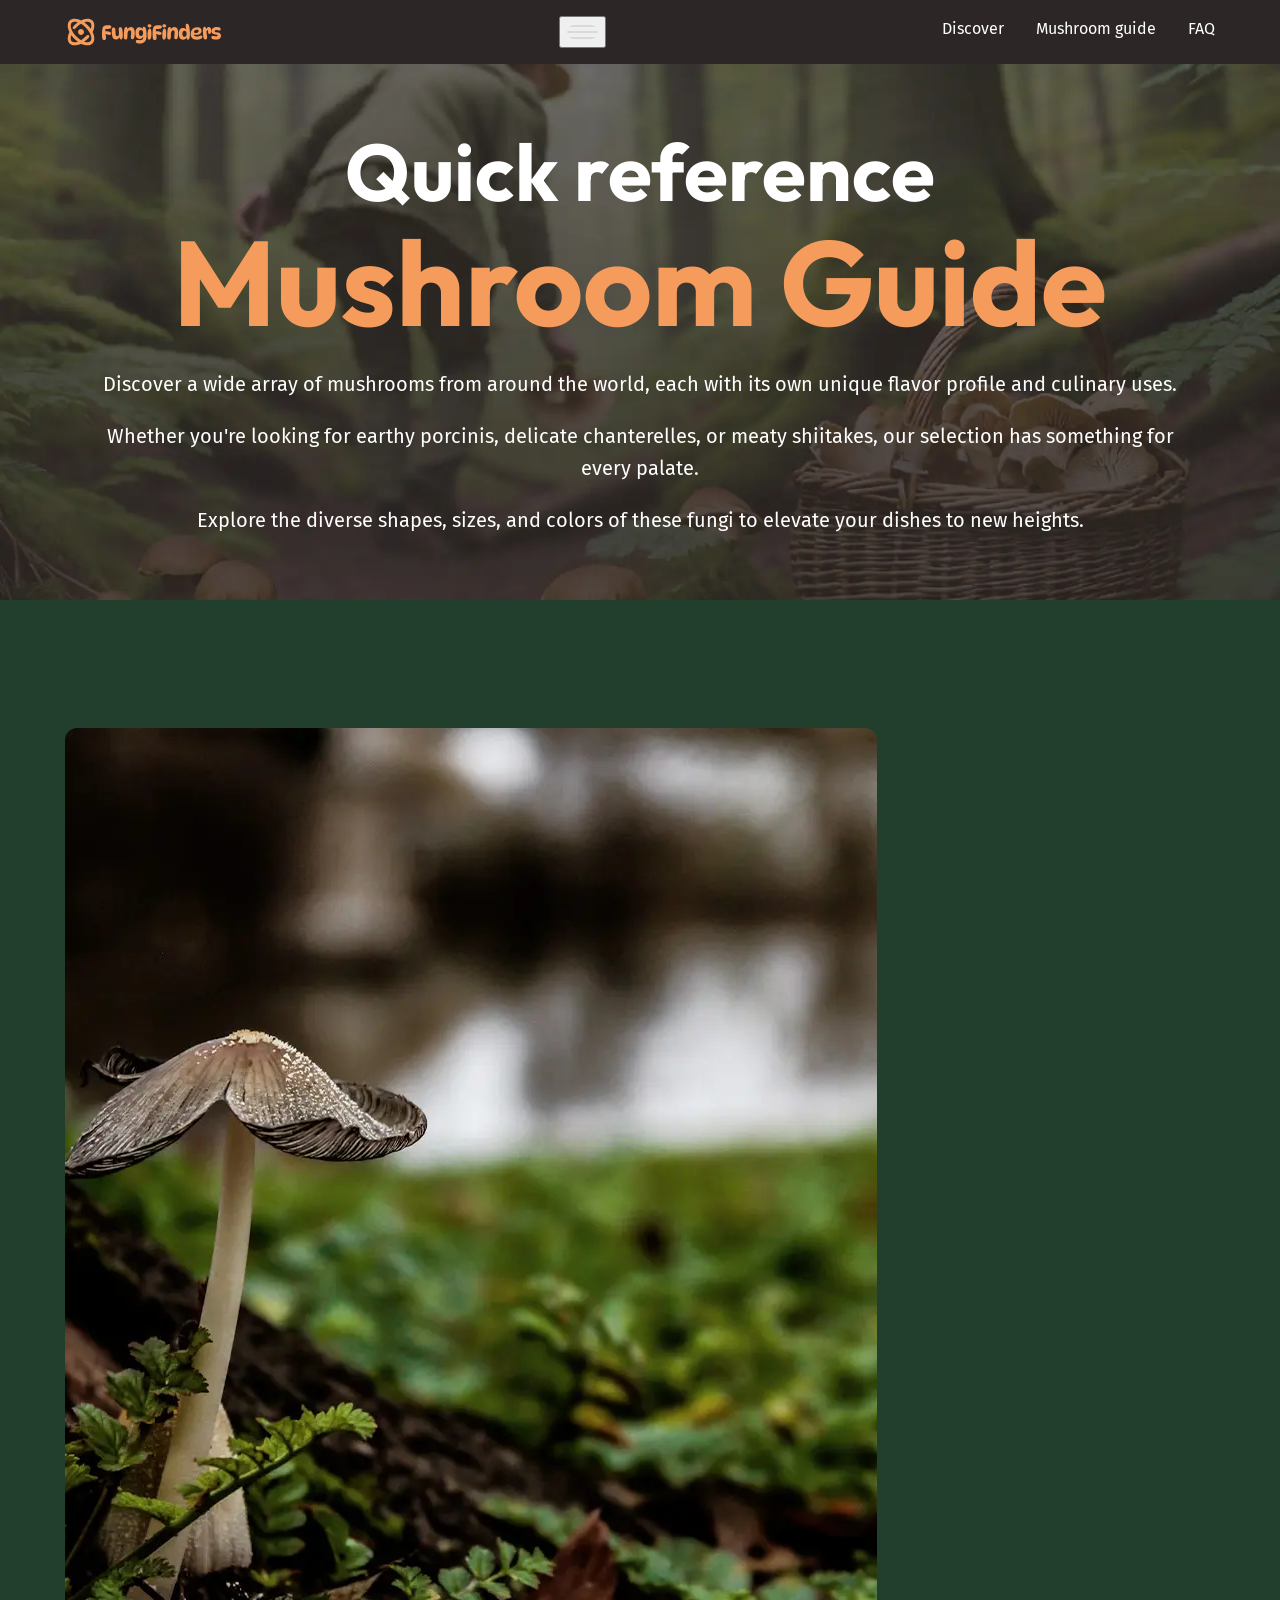
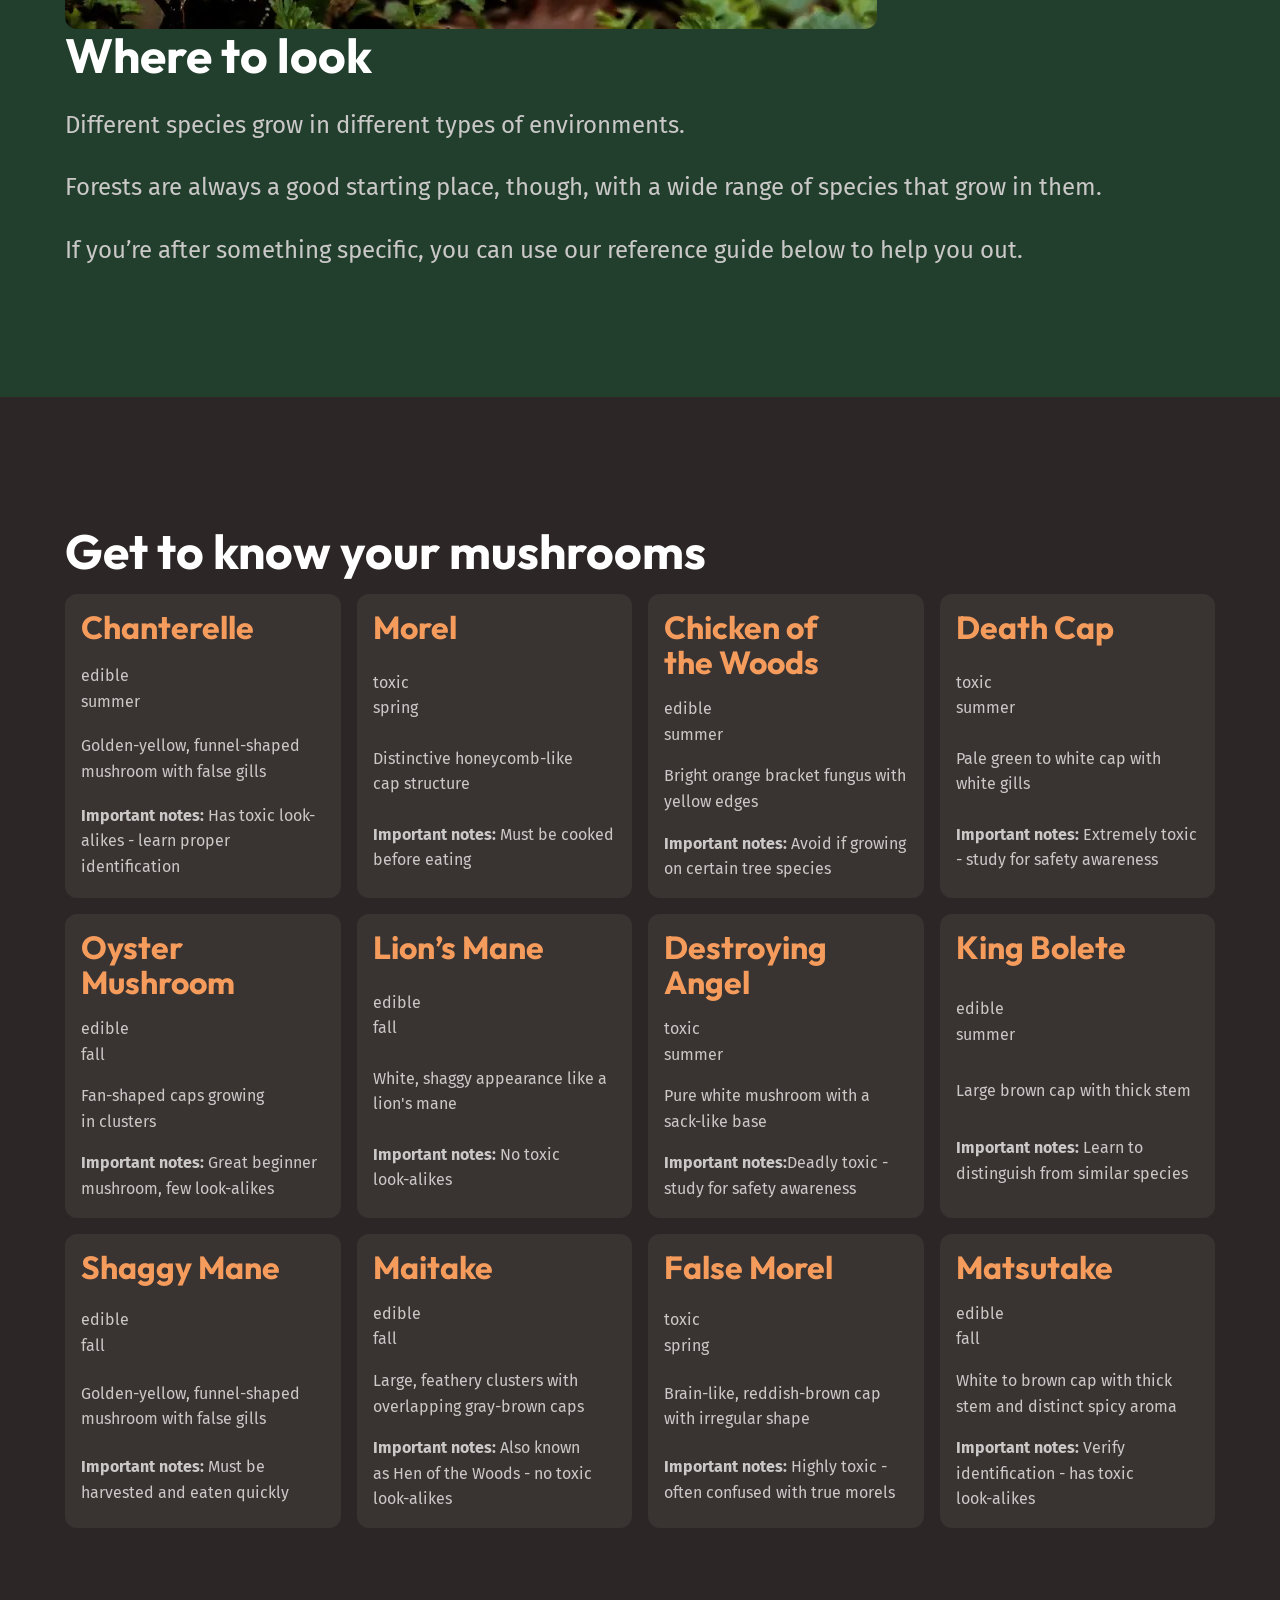
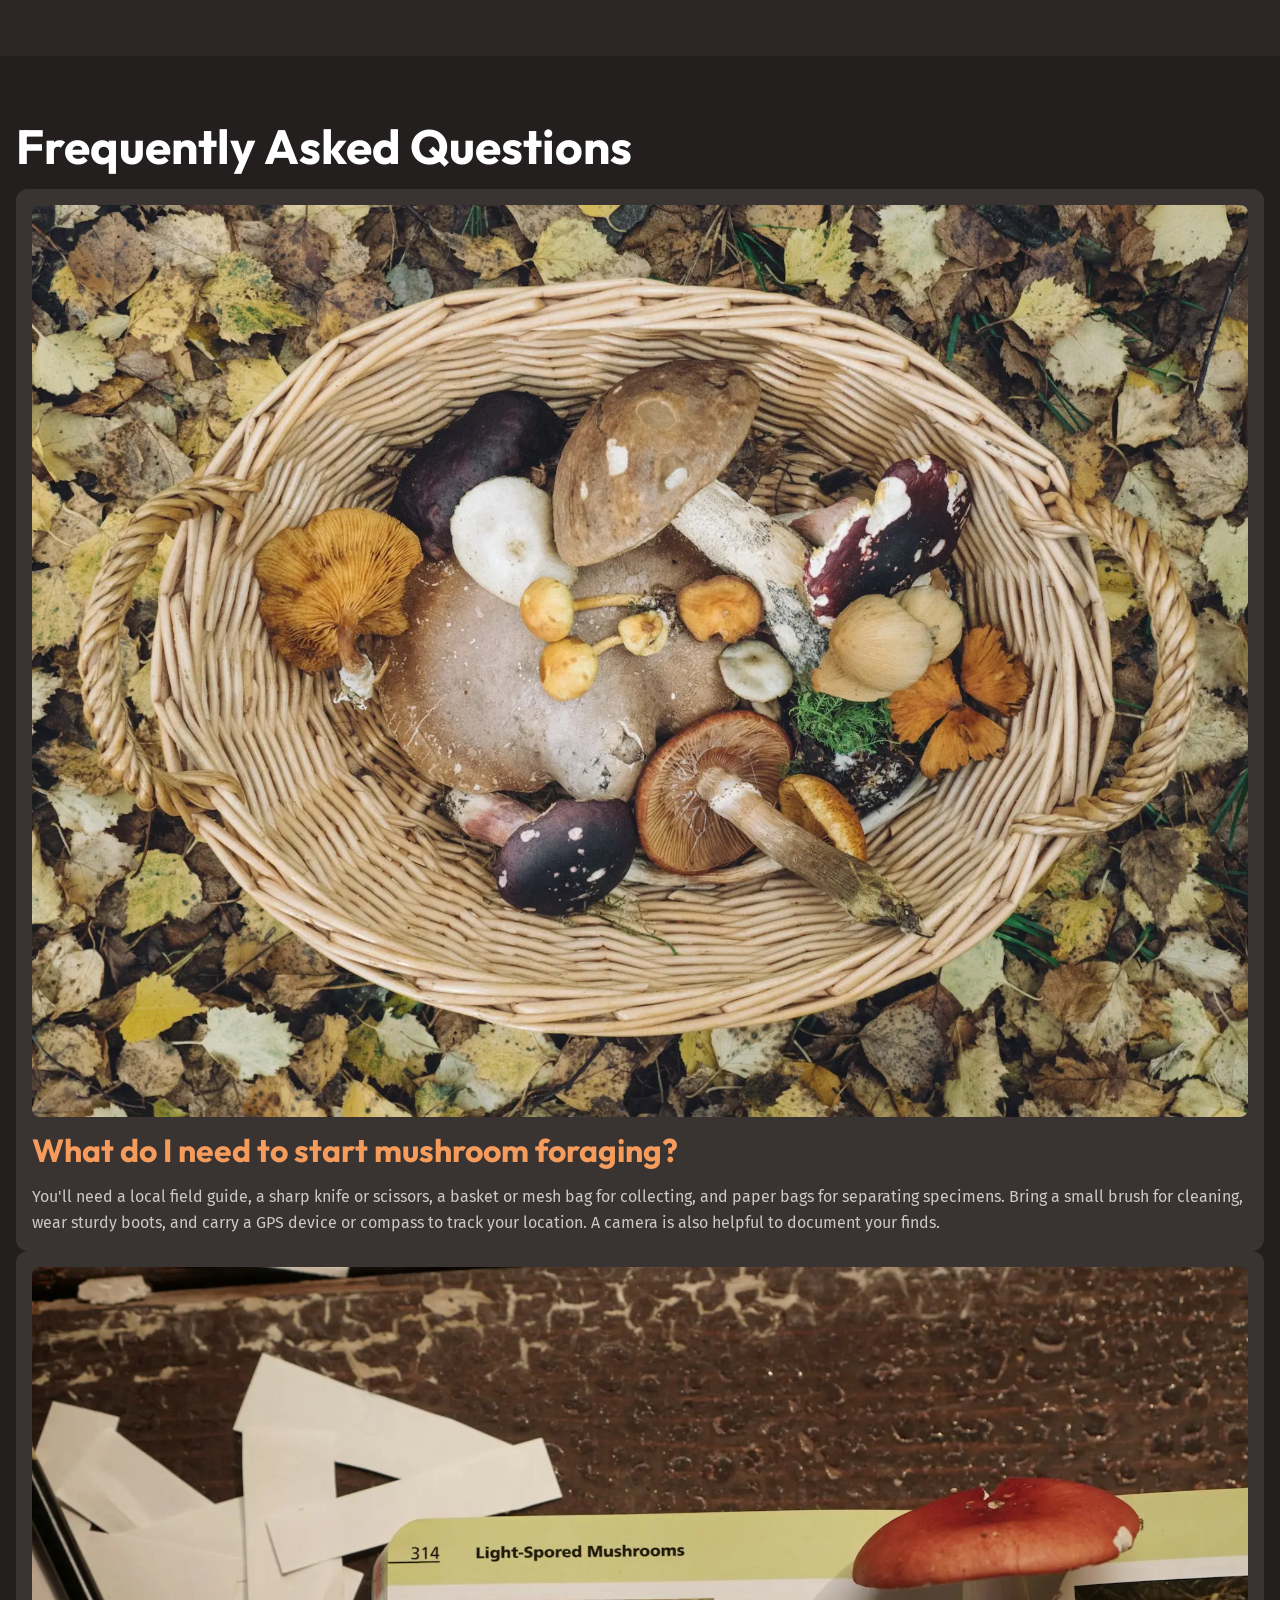
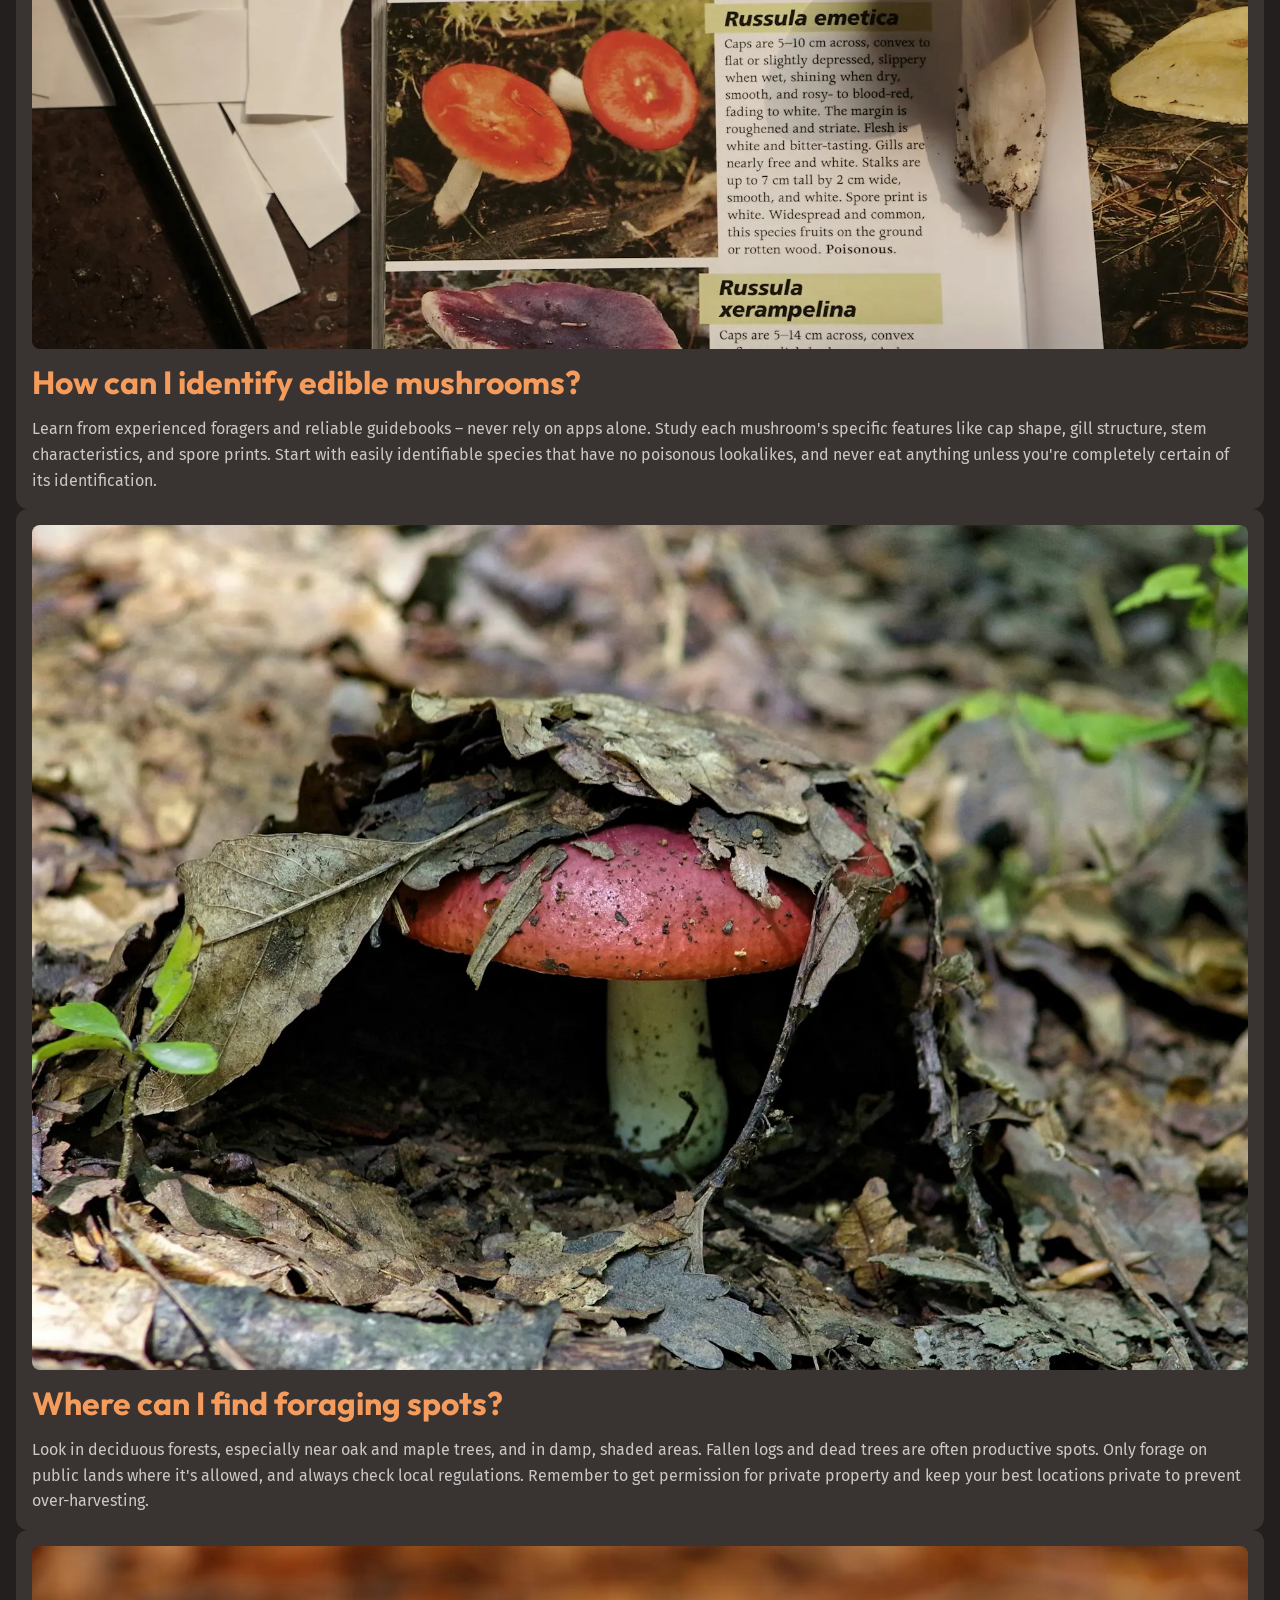
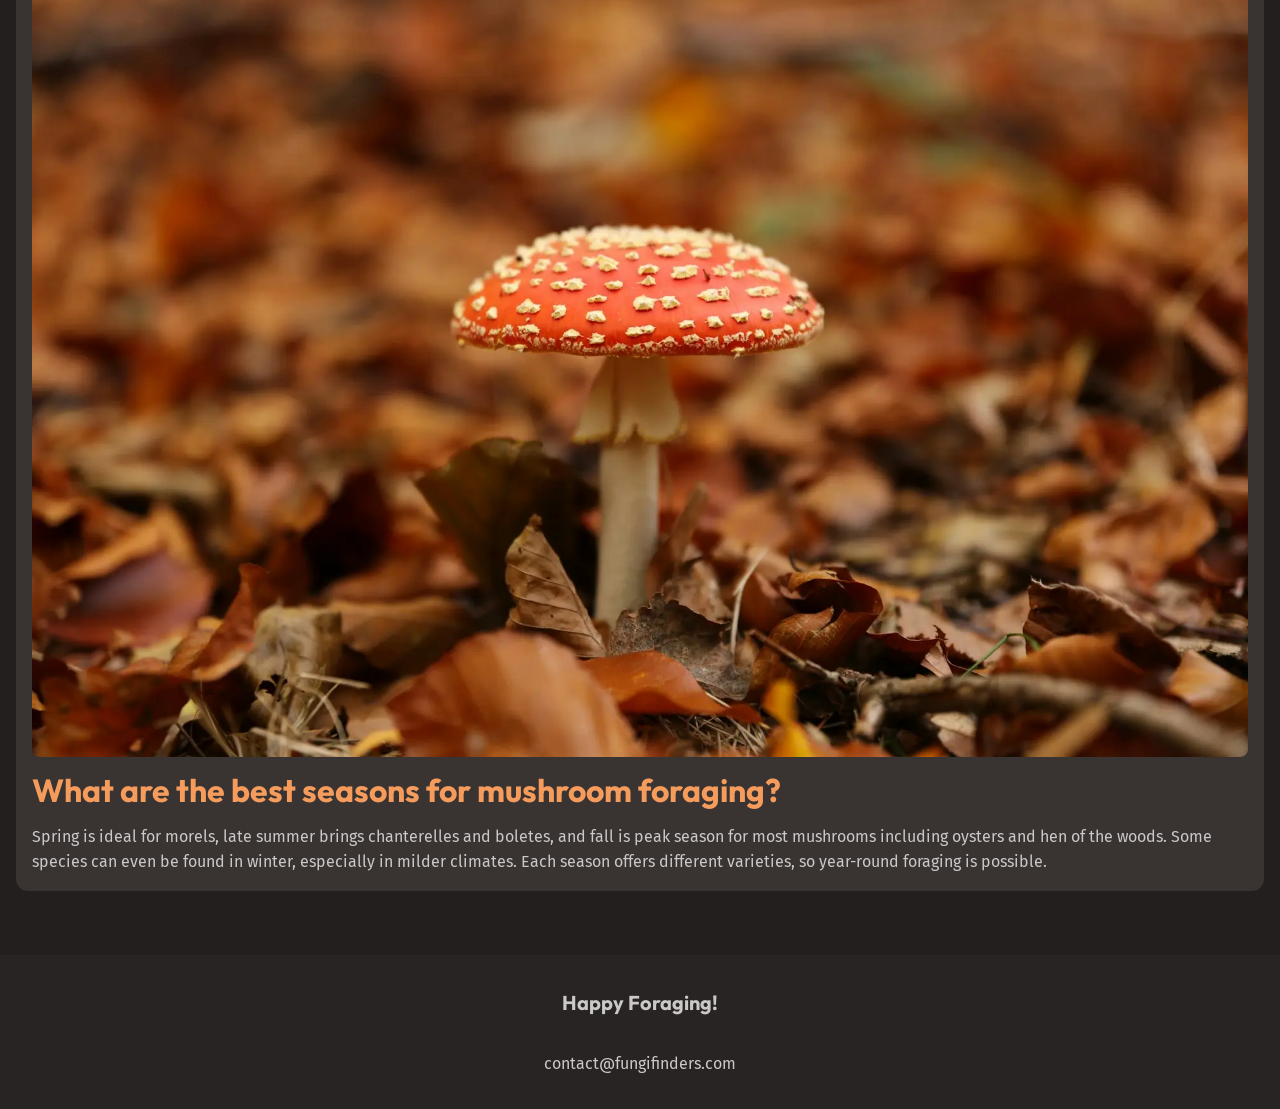
==== mushroom-guide.html @ e6a90737 "Structue the mushroom page" ====
<!doctype html>
<html lang="en">
  <head>
    <meta charset="UTF-8" />
    <meta name="viewport" content="width=device-width, initial-scale=1.0" />
    <title>FungiFinders</title>
    <link rel="preconnect" href="https://fonts.googleapis.com" />
    <link rel="preconnect" href="https://fonts.gstatic.com" crossorigin />
    <link
      href="https://fonts.googleapis.com/css2?family=Fira+Sans:wght@400;700&family=Outfit:wght@100..900&display=swap"
      rel="stylesheet"
    />
    <link rel="stylesheet" href="style.css" />
    <script src="main.js" defer></script>
  </head>

  <body>
    <header class="site-header">
      <div class="wrapper" data-type="wide">
        <div class="site-header__inner">
          <a href="/">
            <img class="logo" src="/assets/fungi-finders.svg" />
          </a>
          <button aria-controls="primary-navigation" aria-expanded="false">
            <span class="visually-hidden">Menu</span>
            <img src="/assets/hamburger.svg" alt="" />
          </button>
          <nav class="primary-navigation">
            <ul>
              <li><a href="/">Discover</a></li>
              <li><a href="mushroom-guide.html">Mushroom guide</a></li>
              <li><a href="mushroom-guide.html#faq">FAQ</a></li>
            </ul>
          </nav>
        </div>
      </div>
    </header>
    <main id="main">
      <section class="hero flow section" data-padding="compact">
        <div class="wrapper">
          <h1 class="hero__title">
            Quick reference
            <span>Mushroom Guide</span>
          </h1>
        </div>

        <div class="wrapper flow" data-width="narrow">
          <p>
            Discover a wide array of mushrooms from around the world, each with
            its own unique flavor profile and culinary uses.
          </p>
          <p>
            Whether you're looking for earthy porcinis, delicate chanterelles,
            or meaty shiitakes, our selection has something for every palate.
          </p>
          <p>
            Explore the diverse shapes, sizes, and colors of these fungi to
            elevate your dishes to new heights.
          </p>
        </div>
      </section>

      <section class="background-accent section">
        <div class="wrapper">
          <div
            class="equal-columns"
            data-vertical-alignment="centered"
            data-gap="large"
          >
            <div>
              <img
                src="/assets/where-to-look.webp"
                alt="A closeup of a mushroom growing on a lush green forest floor"
              />
            </div>

            <div class="flow font-size-lg">
              <h2 class="section-title">Where to look</h2>
              <p>Different species grow in different types of environments.</p>
              <p>
                Forests are always a good starting place, though, with a wide
                range of species that grow in them.
              </p>
              <p>
                If you’re after something specific, you can use our reference
                guide below to help you out.
              </p>
            </div>
          </div>
        </div>
      </section>

      <section class="section mushroom-guide">
        <div class="wrapper flow">
          <h2 class="section-title">Get to know your mushrooms</h2>
          <div>
            <select name="season" id="season" hidden>
              <option value="all">Season: All</option>
              <option value="spring">Spring</option>
              <option value="summer">Summer</option>
              <option value="fall">Fall</option>
            </select>
            <select name="edible" id="edible" hidden>
              <option value="all">Type: All</option>
              <option value="edible">Edible</option>
              <option value="toxic">Toxic</option>
            </select>
          </div>

          <div class="grid-auto-fit">
            <div class="card">
              <h3 class="card__title">Chanterelle</h3>
              <ul
                class="tag-list"
                role="list"
                aria-label="Mushroom characteristics"
              >
                <li data-edible="edible">
                  <span class="visually-hidden">This mushroom is</span>
                  edible
                </li>
                <li data-season="summer">
                  <span class="visually-hidden"
                    >You can harvest this mushroom in the</span
                  >
                  summer
                </li>
              </ul>

              <p>Golden-yellow, funnel-shaped mushroom with false gills</p>
              <p class="card__note">
                <strong>Important notes:</strong> Has toxic look-alikes - learn
                proper identification
              </p>
            </div>
            <div class="card">
              <h3 class="card__title">Morel</h3>
              <ul
                class="tag-list"
                role="list"
                aria-label="Mushroom characteristics"
              >
                <li data-edible="toxic">
                  <span class="visually-hidden">This mushroom is</span>
                  toxic
                </li>
                <li data-season="spring">
                  <span class="visually-hidden"
                    >You can harvest this mushroom in the</span
                  >
                  spring
                </li>
              </ul>

              <p>Distinctive honeycomb-like cap structure</p>
              <p class="card__note">
                <strong>Important notes:</strong> Must be cooked before eating
              </p>
            </div>

            <div class="card">
              <h3 class="card__title">Chicken of the Woods</h3>
              <ul
                class="tag-list"
                role="list"
                aria-label="Mushroom characteristics"
              >
                <li data-edible="edible">
                  <span class="visually-hidden">This mushroom is</span>
                  edible
                </li>
                <li data-season="summer">
                  <span class="visually-hidden"
                    >You can harvest this mushroom in the</span
                  >
                  summer
                </li>
              </ul>

              <p>Bright orange bracket fungus with yellow edges</p>
              <p class="card__note">
                <strong>Important notes:</strong> Avoid if growing on certain
                tree species
              </p>
            </div>

            <div class="card">
              <h3 class="card__title">Death Cap</h3>
              <ul
                class="tag-list"
                role="list"
                aria-label="Mushroom characteristics"
              >
                <li data-edible="toxic">
                  <span class="visually-hidden">This mushroom is</span>
                  toxic
                </li>
                <li data-season="summer">
                  <span class="visually-hidden"
                    >You can harvest this mushroom in the</span
                  >
                  summer
                </li>
              </ul>

              <p>Pale green to white cap with white gills</p>
              <p class="card__note">
                <strong>Important notes:</strong> Extremely toxic - study for
                safety awareness
              </p>
            </div>
            <div class="card">
              <h3 class="card__title">Oyster Mushroom</h3>
              <ul
                class="tag-list"
                role="list"
                aria-label="Mushroom characteristics"
              >
                <li data-edible="edible">
                  <span class="visually-hidden">This mushroom is</span>
                  edible
                </li>
                <li data-season="fall">
                  <span class="visually-hidden"
                    >You can harvest this mushroom in the</span
                  >
                  fall
                </li>
              </ul>

              <p>Fan-shaped caps growing in clusters</p>
              <p class="card__note">
                <strong>Important notes:</strong> Great beginner mushroom, few
                look-alikes
              </p>
            </div>
            <div class="card">
              <h3 class="card__title">Lion’s Mane</h3>
              <ul
                class="tag-list"
                role="list"
                aria-label="Mushroom characteristics"
              >
                <li data-edible="edible">
                  <span class="visually-hidden">This mushroom is</span>
                  edible
                </li>
                <li data-season="fall">
                  <span class="visually-hidden"
                    >You can harvest this mushroom in the</span
                  >
                  fall
                </li>
              </ul>

              <p>White, shaggy appearance like a lion's mane</p>
              <p class="card__note">
                <strong>Important notes:</strong> No toxic look-alikes
              </p>
            </div>
            <div class="card">
              <h3 class="card__title">Destroying Angel</h3>
              <ul
                class="tag-list"
                role="list"
                aria-label="Mushroom characteristics"
              >
                <li data-edible="edible">
                  <span class="visually-hidden">This mushroom is</span>
                  toxic
                </li>
                <li data-season="summer">
                  <span class="visually-hidden"
                    >You can harvest this mushroom in the</span
                  >
                  summer
                </li>
              </ul>

              <p>Pure white mushroom with a sack-like base</p>
              <p class="card__note">
                <strong>Important notes:</strong>Deadly toxic - study for safety
                awareness
              </p>
            </div>
            <div class="card">
              <h3 class="card__title">King Bolete</h3>
              <ul
                class="tag-list"
                role="list"
                aria-label="Mushroom characteristics"
              >
                <li data-edible="edible">
                  <span class="visually-hidden">This mushroom is</span>
                  edible
                </li>
                <li data-season="summer">
                  <span class="visually-hidden"
                    >You can harvest this mushroom in the</span
                  >
                  summer
                </li>
              </ul>

              <p>Large brown cap with thick stem</p>
              <p class="card__note">
                <strong>Important notes:</strong> Learn to distinguish from
                similar species
              </p>
            </div>
            <div class="card">
              <h3 class="card__title">Shaggy Mane</h3>
              <ul
                class="tag-list"
                role="list"
                aria-label="Mushroom characteristics"
              >
                <li data-edible="edible">
                  <span class="visually-hidden">This mushroom is</span>
                  edible
                </li>
                <li data-season="fall">
                  <span class="visually-hidden"
                    >You can harvest this mushroom in the</span
                  >
                  fall
                </li>
              </ul>

              <p>Golden-yellow, funnel-shaped mushroom with false gills</p>
              <p class="card__note">
                <strong>Important notes:</strong> Must be harvested and eaten
                quickly
              </p>
            </div>
            <div class="card">
              <h3 class="card__title">Maitake</h3>
              <ul
                class="tag-list"
                role="list"
                aria-label="Mushroom characteristics"
              >
                <li data-edible="edible">
                  <span class="visually-hidden">This mushroom is</span>
                  edible
                </li>
                <li data-season="fall">
                  <span class="visually-hidden"
                    >You can harvest this mushroom in the</span
                  >
                  fall
                </li>
              </ul>

              <p>Large, feathery clusters with overlapping gray-brown caps</p>
              <p class="card__note">
                <strong>Important notes:</strong> Also known as Hen of the Woods
                - no toxic look-alikes
              </p>
            </div>
            <div class="card">
              <h3 class="card__title">False Morel</h3>
              <ul
                class="tag-list"
                role="list"
                aria-label="Mushroom characteristics"
              >
                <li data-edible="toxic">
                  <span class="visually-hidden">This mushroom is</span>
                  toxic
                </li>
                <li data-season="spring">
                  <span class="visually-hidden"
                    >You can harvest this mushroom in the</span
                  >
                  spring
                </li>
              </ul>

              <p>Brain-like, reddish-brown cap with irregular shape</p>
              <p class="card__note">
                <strong>Important notes:</strong> Highly toxic - often confused
                with true morels
              </p>
            </div>
            <div class="card">
              <h3 class="card__title">Matsutake</h3>
              <ul
                class="tag-list"
                role="list"
                aria-label="Mushroom characteristics"
              >
                <li data-edible="edible">
                  <span class="visually-hidden">This mushroom is</span>
                  edible
                </li>
                <li data-season="fall">
                  <span class="visually-hidden"
                    >You can harvest this mushroom in the</span
                  >
                  fall
                </li>
              </ul>

              <p>White to brown cap with thick stem and distinct spicy aroma</p>
              <p class="card__note">
                <strong>Important notes:</strong> Verify identification - has
                toxic look-alikes
              </p>
            </div>
          </div>

          <div class="no-results-message" hidden>
            No cards match these filters
          </div>
        </div>
      </section>

      <section
        id="faq"
        class="background-extra-dark section"
        data-padding="compact"
      >
        <div class="wrapper flow" data-width="wide">
          <h2 class="section-title">Frequently Asked Questions</h2>
          <div class="faq-bento-grid">
            <div class="card">
              <img
                src="/assets/start-foraging.webp"
                alt="a basket full of a viarity of wild mushrooms"
              />
              <h3 class="card__title">
                What do I need to start mushroom foraging?
              </h3>
              <p>
                You'll need a local field guide, a sharp knife or scissors, a
                basket or mesh bag for collecting, and paper bags for separating
                specimens. Bring a small brush for cleaning, wear sturdy boots,
                and carry a GPS device or compass to track your location. A
                camera is also helpful to document your finds.
              </p>
            </div>

            <div class="card">
              <img
                src="/assets/identify-mushrooms.webp"
                alt="A wild mushroom on top of a page in a mushroom identification book, giving detailed information about that mushroom"
              />
              <h3 class="card__title">How can I identify edible mushrooms?</h3>
              <p>
                Learn from experienced foragers and reliable guidebooks – never
                rely on apps alone. Study each mushroom's specific features like
                cap shape, gill structure, stem characteristics, and spore
                prints. Start with easily identifiable species that have no
                poisonous lookalikes, and never eat anything unless you're
                completely certain of its identification.
              </p>
            </div>

            <div class="card">
              <img
                src="/assets/where-to-find.webp"
                alt="A mushroom under a pile of leaves, with only one side of it visible"
              />
              <h3 class="card__title">Where can I find foraging spots?</h3>
              <p>
                Look in deciduous forests, especially near oak and maple trees,
                and in damp, shaded areas. Fallen logs and dead trees are often
                productive spots. Only forage on public lands where it's
                allowed, and always check local regulations. Remember to get
                permission for private property and keep your best locations
                private to prevent over-harvesting.
              </p>
            </div>

            <div class="card">
              <img
                src="/assets/best-seasons.webp"
                alt="A white stemmed mushroom, with a bright orange cap with white spots"
              />
              <h3 class="card__title">
                What are the best seasons for mushroom foraging?
              </h3>
              <p>
                Spring is ideal for morels, late summer brings chanterelles and
                boletes, and fall is peak season for most mushrooms including
                oysters and hen of the woods. Some species can even be found in
                winter, especially in milder climates. Each season offers
                different varieties, so year-round foraging is possible.
              </p>
            </div>
          </div>
        </div>
      </section>
    </main>

    <footer class="site-footer">
      <p class="site-footer__title">Happy Foraging!</p>
      <a href="mailto:contact@fungifinders.com">contact@fungifinders.com</a>
    </footer>
  </body>
</html>
---- style.css ----
@layer reset {
  *,
  *::before,
  *::after {
    box-sizing: border-box;
  }

  /* https://kilianvalkhof.com/2022/css-html/your-css-reset-needs-text-size-adjust-probably/ */
  html {
    -moz-text-size-adjust: none;
    -webkit-text-size-adjust: none;
    text-size-adjust: none;
  }

  body,
  h1,
  h2,
  h3,
  h4,
  p,
  figure,
  blockquote,
  dl,
  dd {
    margin: 0;
  }

  /* https://www.scottohara.me/blog/2019/01/12/lists-and-safari.html */
  [role="list"] {
    list-style: none;
    margin: 0;
    padding: 0;
  }
  li {
    list-style: none;
    margin: 0;
    padding: 0;
  }

  body {
    min-block-size: 100vh;
    line-height: 1.6;
  }

  h1,
  h2,
  h3,
  button,
  input,
  label {
    line-height: 1.1;
  }

  h1,
  h2,
  h3,
  h4 {
    text-wrap: balance;
  }

  p,
  li {
    text-wrap: pretty;
  }

  img,
  picture {
    max-inline-size: 100%;
    display: block;
  }

  input,
  button,
  textarea,
  select {
    font: inherit;
  }
}

@layer base {
  :root {
    /* this is a primitive layer */
    --clr-white: hsl(0, 0%, 100%);
    --clr-gray-100: hsl(0, 2%, 79%);
    --clr-brand-400: hsl(25, 88%, 75%);
    --clr-brand-500: hsl(25, 88%, 66%);
    --clr-green-400: hsl(143, 19%, 49%);
    --clr-green-500: hsl(143, 38%, 37%);
    --clr-green-600: hsl(145, 29%, 19%);
    --clr-brown-500: hsl(10, 5%, 25%);
    --clr-brown-600: hsl(9, 7%, 21%);
    --clr-brown-700: hsl(9, 8%, 16%);
    --clr-brown-800: hsl(0, 6%, 15%);
    --clr-brown-900: hsl(0, 6%, 13%);

    --clr-orange-500: hsl(28, 43%, 28%);
    --clr-red-500: hsl(359, 34%, 24%);
    --clr-teal-500: hsl(186, 42%, 25%);

    --ff-heading: "Outfit", sans-serif;
    --ff-body: "Fira Sans", sans-serif;

    --fs-300: 0.875rem;
    --fs-400: 1rem;
    --fs-500: 1.125rem;
    --fs-600: 1.25rem;
    --fs-700: 1.5rem;
    --fs-800: 2rem;
    --fs-900: 3.75rem;
    --fs-1000: 3.75rem;

    @media (width > 760px) {
      --fs-300: 0.875rem;
      --fs-400: 1rem;
      --fs-500: 1.25rem;
      --fs-600: 1.5rem;
      --fs-700: 2rem;
      --fs-800: 3rem;
      --fs-900: 5rem;
      --fs-1000: 7.5rem;
    }
  }

  :root {
    /* This is a semantic layer */
    --text-main: var(--clr-gray-100);
    --text-high-contrast: var(--clr-white);
    --text-brand: var(--clr-brand-500);
    --text-brand-light: var(--clr-brand-400);

    --background-accent-light: var(--clr-green-400);
    --background-accent-main: var(--clr-green-500);
    --background-accent-dark: var(--clr-green-600);

    --background-extra-light: var(--clr-brown-500);
    --background-light: var(--clr-brown-600);
    --background-main: var(--clr-brown-700);
    --background-dark: var(--clr-brown-800);
    --background-extra-dark: var(--clr-brown-900);
  }

  :root {
    --font-size-heading-sm: var(--fs-700);
    --font-size-heading-regular: var(--fs-800);
    --font-size-heading-lg: var(--fs-900);
    --font-size-heading-xl: var(--fs-1000);

    --font-size-sm: var(--fs-300);
    --font-size-regular: var(--fs-400);
    --font-size-md: var(--fs-500);
    --font-size-lg: var(--fs-600);
  }
  :root {
    --border-radius-1: 0.25rem;
    --border-radius-2: 0.5rem;
    --border-radius-3: 0.75rem;
  }

  html {
    font-family: var(--ff-body);
    line-height: 1.6;
  }

  body {
    font-size: var(var(--font-size-heading-regular));
    color: var(--text-main);
    background-color: var(--background-main);
  }

  h1,
  h2,
  h3,
  h4 {
    font-family: var(--ff-heading);
    color: var(--text-high-contrast);
  }

  h1 {
    font-size: var(--font-size-heading-lg);
  }

  a {
    color: var(--text-high-contrast);
  }
  a:hover,
  a:focus-visible {
    color: var(--text-brand-light);
  }

  img {
    border-radius: var(--border-radius-3);
  }
}

@layer layout {
  .flow > * + * {
    margin-block-start: var(--flow-space, 1em);
  }

  .grid-flow {
    display: grid;
    gap: var(--grid-flow-gap, 1rem);
  }
  .grid-auto-fit {
    --min-auto-grid-col: 250px;

    display: grid;
    gap: 1rem;
    grid-template-columns: repeat(
      auto-fit,
      minmax(min(var(--min-auto-grid-col), 100%), 1fr)
    );
  }

  .equals-columns {
    display: grid;
    gap: var(--equal-gap, 1rem);
    align-items: var(--column-layout-alignment, stretch);

    &[data-gap="large"] {
      gap: 2rem;
    }

    &[data-vertical-aligment="centerd"] {
      align-items: center;
    }

    &[data-vertical-aligment="bottom"] {
      align-items: end;
    }

    @media (width > 760px) {
      grid-auto-flow: column;
      grid-auto-columns: 1fr;
    }
  }

  .section {
    padding-block: 3.75rem;

    @media (width > 760px) {
      padding-block: 8rem;
    }
    &[data-padding="compact"] {
      padding-block: 4rem;
    }
  }

  .wrapper {
    max-width: 1150px;
    margin-inline: auto;
    padding-inline: 1rem;

    box-sizing: content-box;

    &[data-width="wide"] {
      max-width: 720;
    }

    &[data-width="wide"] {
      max-width: 1330px;
    }
  }
}

@layer component {
  a[href="#main"]:not(:focus) {
    clip: rect(0 0 0 0);
    clip-path: inset(50%);
    height: 1px;
    overflow: hidden;
    position: absolute;
    white-space: nowrap;
    width: 1px;
  }
  a[href="#main"] {
    position: absolute;
    background-color: var(--background-accent-main);
    padding: 0.5rem 1rem;
    margin: 0.5rem;
    border-radius: var(--border-radius-2);
  }
  .site-header {
    padding-block: 1rem;
  }
  .site-header__inner {
    display: flex;
    justify-content: space-between;
    gap: 0.5rem 1rem;
    flex-wrap: wrap;
  }

  .primary-navigation {
    ul {
      list-style: none;
      margin: 0;
      padding: 0;
      display: flex;
      flex-wrap: wrap;
      gap: 0.5rem 2rem;
    }

    a {
      text-decoration: none;
    }
  }

  /* for the toggle thingy */
  [aria-controls="primary-nav"] {
    display: none;
  }

  @media (width < 760px) {
    [aria-controls="primary-nav"] {
      display: block;
      z-index: 100;
      background: transparent;
      border: none;
      img {
        border-radius: 0;
      }
    }
    .primary-navigation {
      display: none;
      position: absolute;
      z-index: 10;
      top: 0;
      right: 0;
      padding: 2rem;
      border-radius: 0 0 0 var(--border-radius-3);
      background: var(--background-accent-main);
      ul {
        flex-direction: column;
        font-size: var(--fs-700);
        font-family: var(--ff-heading);
        font-weight: 700;
      }
      li + li {
        margin-top: 1rem;
        padding-top: 1rem;
        border-top: 2px solid var(--background-accent-light);
      }
    }
    [aria-expanded="true"] ~ .primary-navigation {
      display: block;
    }
  }

  .site-footer {
    background-color: var(--background-dark);
    padding-block: 2rem;
    text-align: center;

    /* either use .grid-flow and change the --grid-flow-spacing, or do this */
    display: grid;
    gap: 2rem;

    a {
      text-decoration: none;
      color: var(--text-main);

      &:hover,
      &:focus-visible {
        color: var(--text-brand-light);
      }
    }
  }

  .site-footer__title {
    font-size: var(--font-size-md);
    font-family: var(--ff-heading);
    font-weight: 700;
  }

  .hero {
    text-align: center;
    background-image: url(/assets/hero.webp);
    background-size: cover;
    font-size: var(--font-size-md);
    color: var(--text-high-contrast);
  }
  .hero__title {
    font-size: var(--font-size-heading-lg);

    > span {
      display: block;
      font-size: var(--font-size-heading-xl);
      color: var(--text-brand);
    }
  }

  .card {
    display: grid;
    gap: 1rem;
    padding: 1rem;
    background-color: var(--background-light);
    border-radius: var(--border-radius-3);
    img {
      border-radius: var(--border-radius-2);
    }
  }

  .card__title {
    color: var(--card-title-color, var(--text-brand));
    font-size: var(--card-title-font-size, var(--font-size-heading-sm));
  }

  .button {
    display: inline flex;
    cursor: pointer;
    font-family: var(--ff-heading);
    font-weight: 700;
    font-size: var(--font-size-md);
    text-decoration: none;
    background-color: var(--background-accent-main);
    padding: 0.5rem 1rem;
    border-radius: var(--border-radius-1);
  }

  .button:hover,
  .button:focus-visible {
    background: var(--background-accent-light);
    color: var(--text-high-contrast);
  }
}

@layer utilities {
  .text-center {
    text-align: center;
  }
  .text-brand {
    color: var(--text-brand);
  }
  .text-high-contrast {
    color: var(--text-high-contrast);
  }

  .section-title {
    font-size: var(--font-size-heading-regular);
  }

  .background-base {
    background-color: var(--background-base);
  }
  .background-light {
    background-color: var(--background-light);
  }
  .background-extra-light {
    background-color: var(--background-extra-light);
  }
  .background-dark {
    background-color: var(--background-dark);
  }
  .background-extra-dark {
    background-color: var(--background-extra-dark);
  }

  .background-accent {
    background-color: var(--background-accent-dark);
  }

  .font-size-sm {
    font-size: var(--font-size-sm);
  }
  .font-size-regular {
    font-size: var(--font-size-regular);
  }
  .font-size-md {
    font-size: var(--font-size-md);
  }
  .font-size-lg {
    font-size: var(--font-size-lg);
  }

  .visually-hidden {
    clip: rect(0 0 0 0);
    clip-path: inset(50%);
    height: 1px;
    overflow: hidden;
    position: absolute;
    white-space: nowrap;
    width: 1px;
  }
}
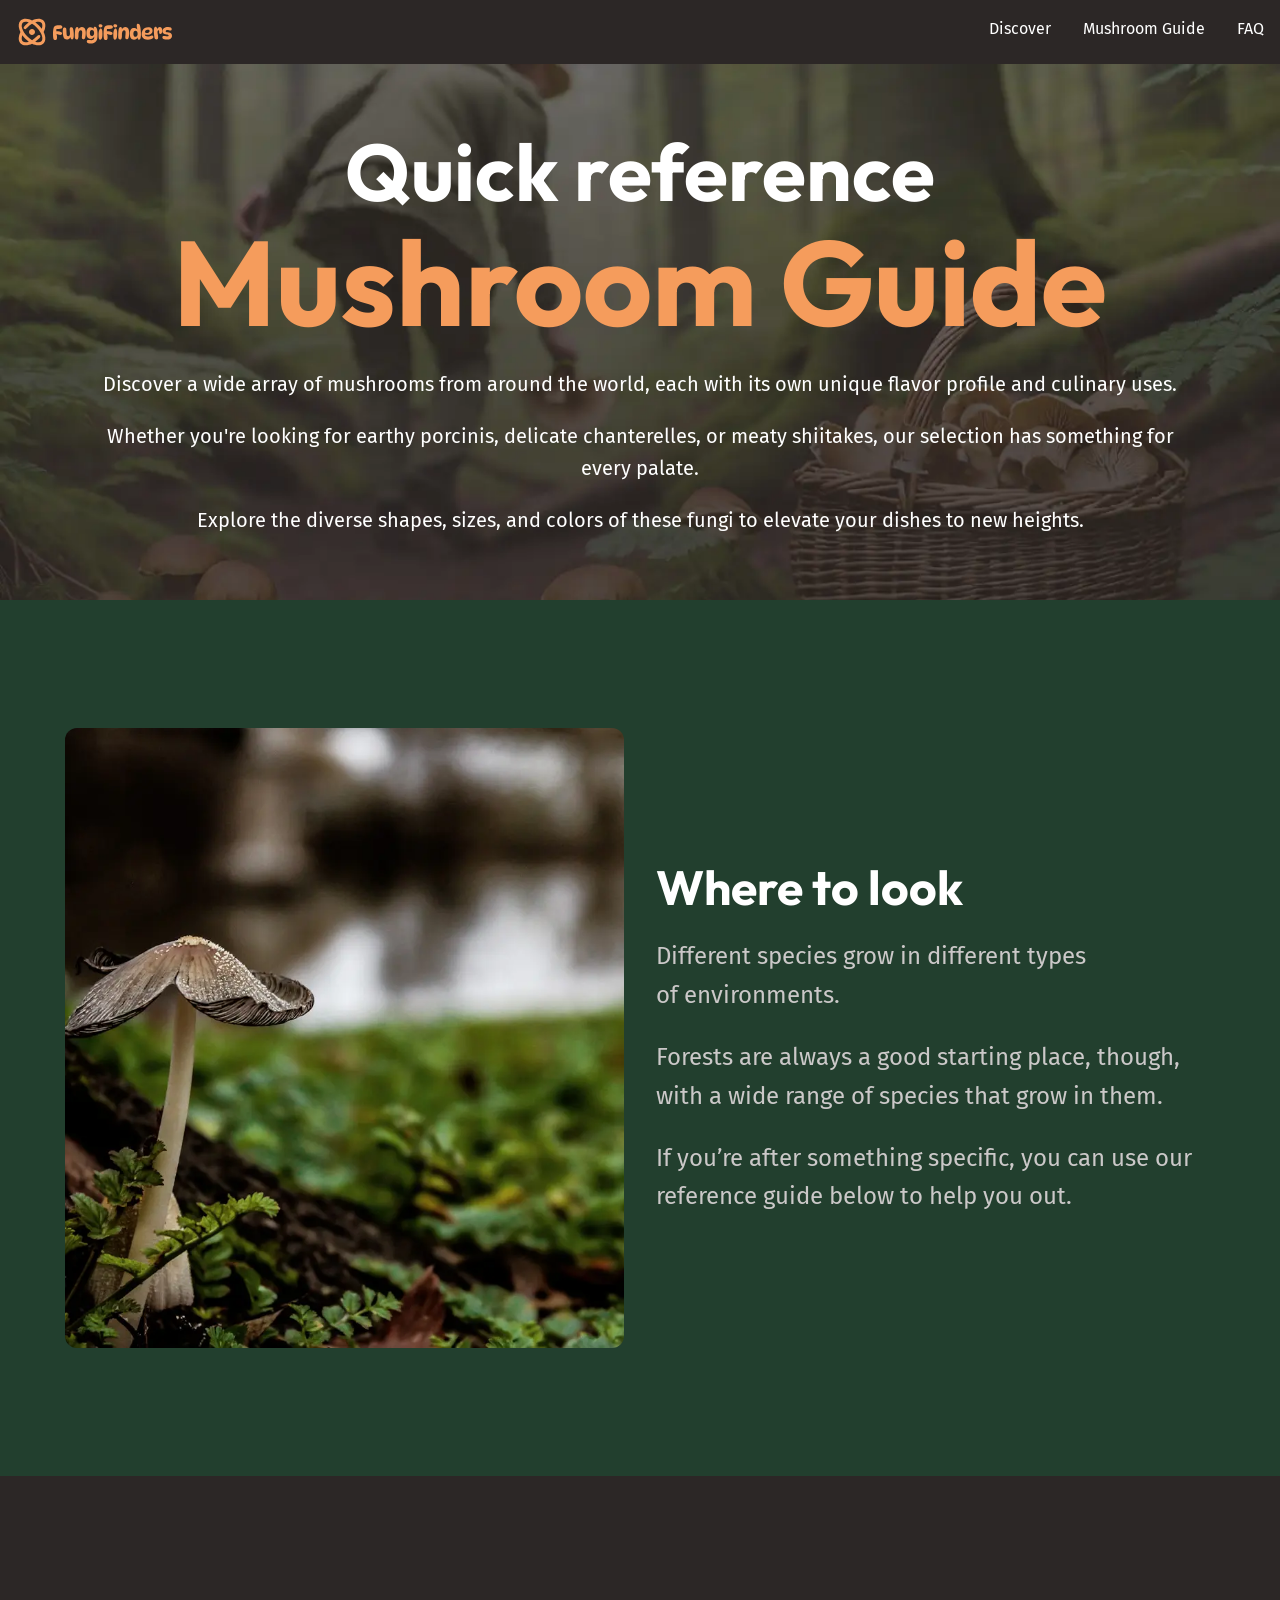
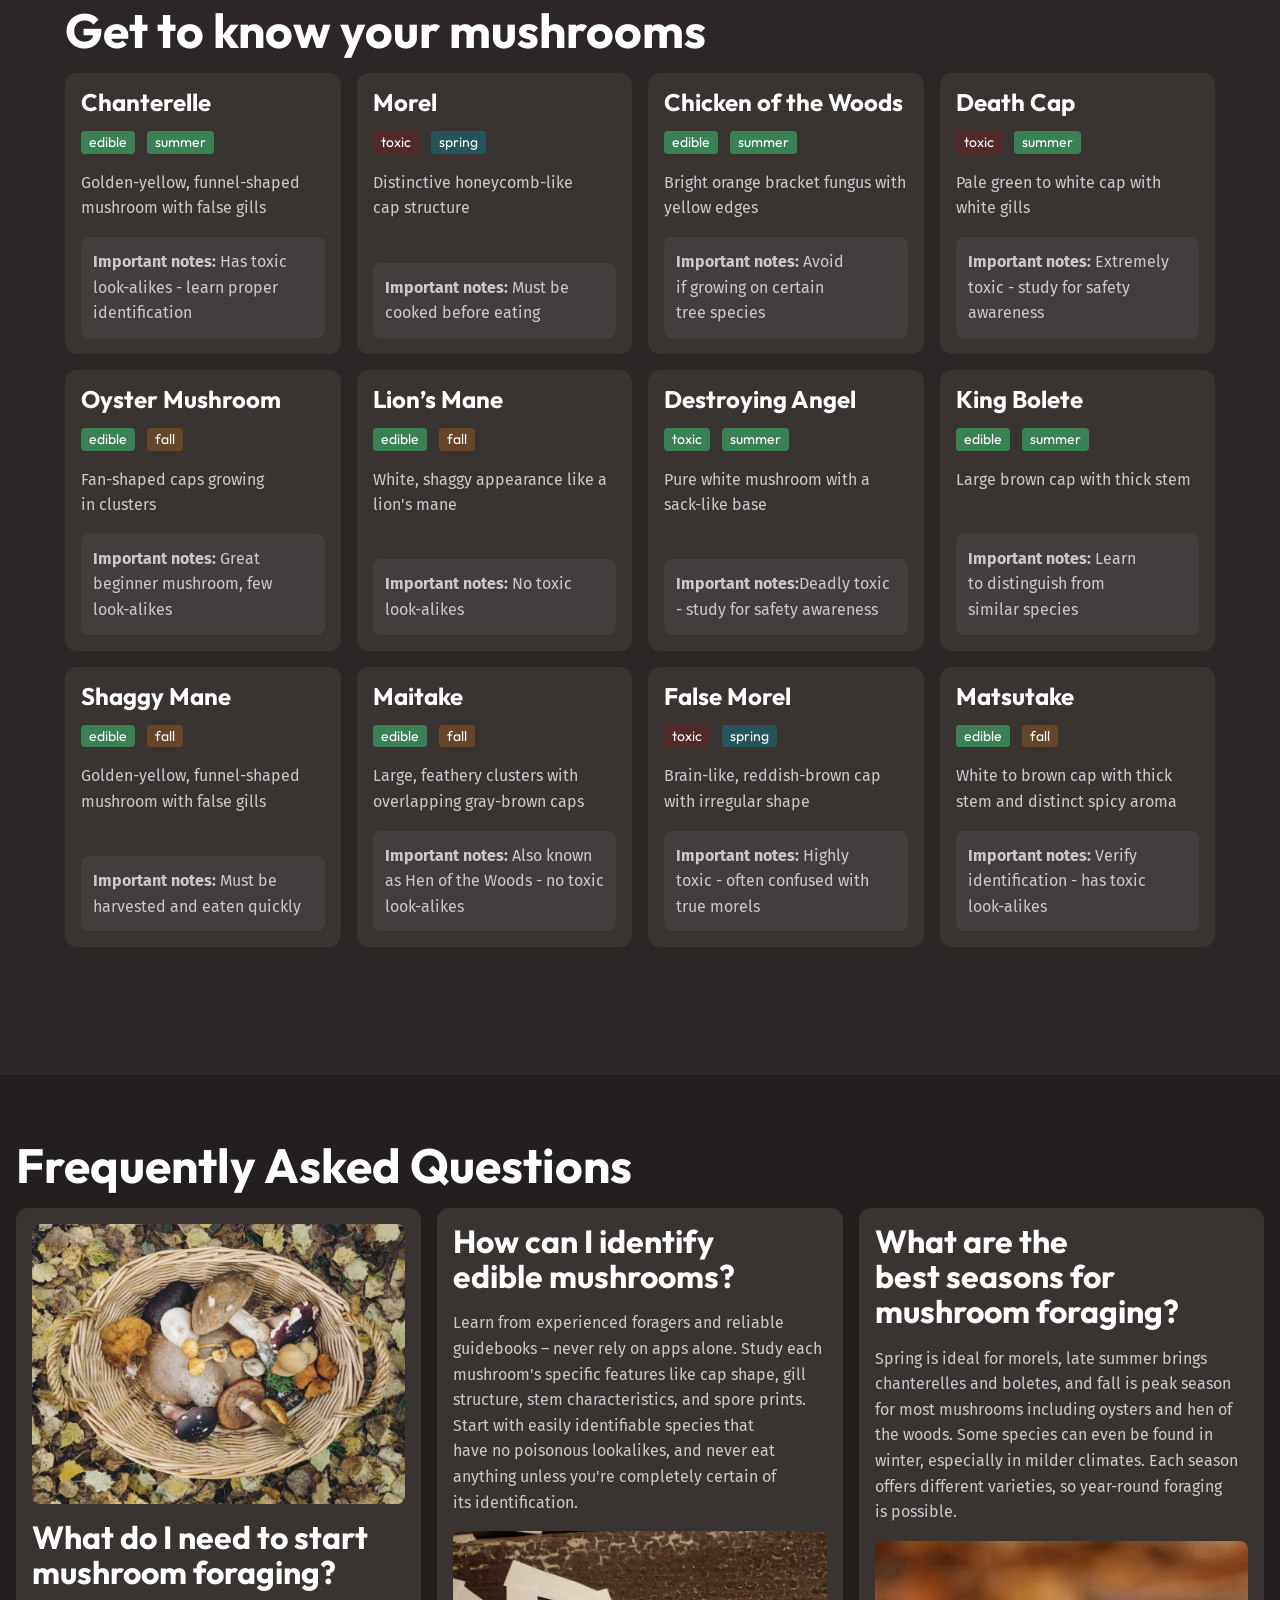
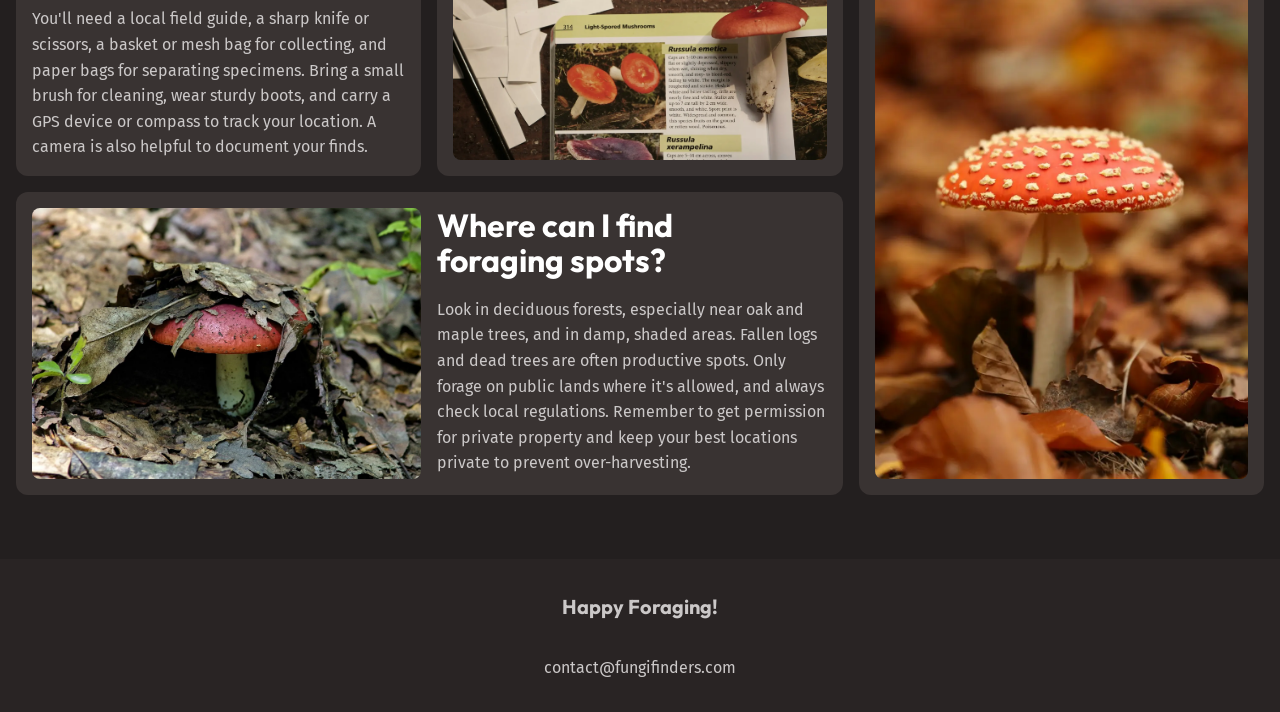
==== commit d63020a8: "impelement bento grid" ====
--- a/mushroom-guide.html
+++ b/mushroom-guide.html
@@ -16,20 +16,20 @@
 
   <body>
     <header class="site-header">
-      <div class="wrapper" data-type="wide">
+      <div class="wrapper" data-width="wide">
         <div class="site-header__inner">
-          <a href="/">
-            <img class="logo" src="/assets/fungi-finders.svg" />
-          </a>
-          <button aria-controls="primary-navigation" aria-expanded="false">
+          <img src="./assets/fungi-finders.svg" alt="" />
+
+          <button aria-controls="primary-nav" aria-expanded="false">
             <span class="visually-hidden">Menu</span>
             <img src="/assets/hamburger.svg" alt="" />
           </button>
-          <nav class="primary-navigation">
+
+          <nav class="primary-navigation" id="primary-nav">
             <ul>
               <li><a href="/">Discover</a></li>
-              <li><a href="mushroom-guide.html">Mushroom guide</a></li>
-              <li><a href="mushroom-guide.html#faq">FAQ</a></li>
+              <li><a href="/mushroom-guide.html">Mushroom Guide</a></li>
+              <li><a href="/mushroom-guide.html#faq">FAQ</a></li>
             </ul>
           </nav>
         </div>
@@ -63,9 +63,9 @@
       <section class="background-accent section">
         <div class="wrapper">
           <div
-            class="equal-columns"
-            data-vertical-alignment="centered"
+            class="equals-columns"
             data-gap="large"
+            data-vertical-aligment="centerd"
           >
             <div>
               <img
--- a/style.css
+++ b/style.css
@@ -159,10 +159,12 @@
   html {
     font-family: var(--ff-body);
     line-height: 1.6;
+    scroll-behavior: smooth;
+    scroll-padding: 2rem;
   }
 
   body {
-    font-size: var(var(--font-size-heading-regular));
+    font-size: var(--font-size-regular);
     color: var(--text-main);
     background-color: var(--background-main);
   }
@@ -193,6 +195,11 @@
 }
 
 @layer layout {
+  .flex-group {
+    display: flex;
+    flex-wrap: wrap;
+    gap: 0.5rem;
+  }
   .flow > * + * {
     margin-block-start: var(--flow-space, 1em);
   }
@@ -389,8 +396,71 @@
     }
   }
 
+  .mushroom-guide {
+    --card-title-color: var(--text-high-contrast);
+    --card-title-font-size: var(--font-size-lg);
+
+    --card-gap: 0.75rem;
+  }
+
+  .faq-bento-grid {
+    --card-title-color: var(--text-high-contrast);
+    display: grid;
+    gap: 1rem;
+    grid-template-areas:
+      "card-one"
+      "card-two"
+      "card-three"
+      "card-four";
+
+    @media (width > 600px) {
+      grid-template-areas:
+        "card-one card-two"
+        "card-three card-four";
+    }
+
+    @media (width > 900px) {
+      grid-template-columns: repeat(3, 1fr);
+      grid-template-areas:
+        "card-one card-two card-four"
+        "card-three card-three card-four";
+    }
+
+    .card > img {
+      height: 100%;
+      object-fit: cover;
+    }
+    @media (width > 600px) {
+      .card:nth-child(even) > img {
+        order: 3;
+      }
+    }
+    .card:nth-child(1) {
+      grid-area: card-one;
+    }
+    .card:nth-child(2) {
+      grid-area: card-two;
+    }
+    .card:nth-child(3) {
+      grid-area: card-three;
+      @media (width > 900px) {
+        display: grid;
+        grid-template-columns: 1fr 1fr;
+        gap: 1rem;
+        > img {
+          grid-column: 1/2;
+          grid-row: 1/3;
+        }
+      }
+    }
+    .card:nth-child(4) {
+      grid-area: card-four;
+    }
+  }
+
   .card {
-    display: grid;
+    display: flex;
+    flex-direction: column;
     gap: 1rem;
     padding: 1rem;
     background-color: var(--background-light);
@@ -403,6 +473,13 @@
   .card__title {
     color: var(--card-title-color, var(--text-brand));
     font-size: var(--card-title-font-size, var(--font-size-heading-sm));
+  }
+
+  .card__note {
+    margin-top: auto;
+    background-color: var(--background-extra-light);
+    padding: 0.75rem;
+    border-radius: var(--border-radius-2);
   }
 
   .button {
@@ -422,6 +499,45 @@
     background: var(--background-accent-light);
     color: var(--text-high-contrast);
   }
+
+  select {
+    font-family: var(--ff-heading);
+    background-color: var(--background-accent-main);
+    color: var(--text-high-contrast);
+    padding: 0.5rem 0.5rem 0.5rem 1rem;
+    border: 0;
+    border-radius: var(--border-radius-2);
+  }
+
+  .tag-list {
+    display: flex;
+    gap: var(--tag-list-gap, 12px);
+    > li {
+      padding: 0 0.5rem;
+      color: var(--text-high-contrast);
+      font-family: var(--ff-heading);
+      font-size: var(--font-size-sm);
+      background-color: var(--tag-background);
+      border-radius: var(--border-radius-1);
+
+      &[data-edible="edible"] {
+        --tag-background: var(--background-accent-main);
+      }
+      &[data-edible="toxic"] {
+        --tag-background: var(--clr-red-500);
+      }
+
+      &[data-season="summer"] {
+        --tag-background: var(--background-accent-main);
+      }
+      &[data-season="fall"] {
+        --tag-background: var(--clr-orange-500);
+      }
+      &[data-season="spring"] {
+        --tag-background: var(--clr-teal-500);
+      }
+    }
+  }
 }
 
 @layer utilities {
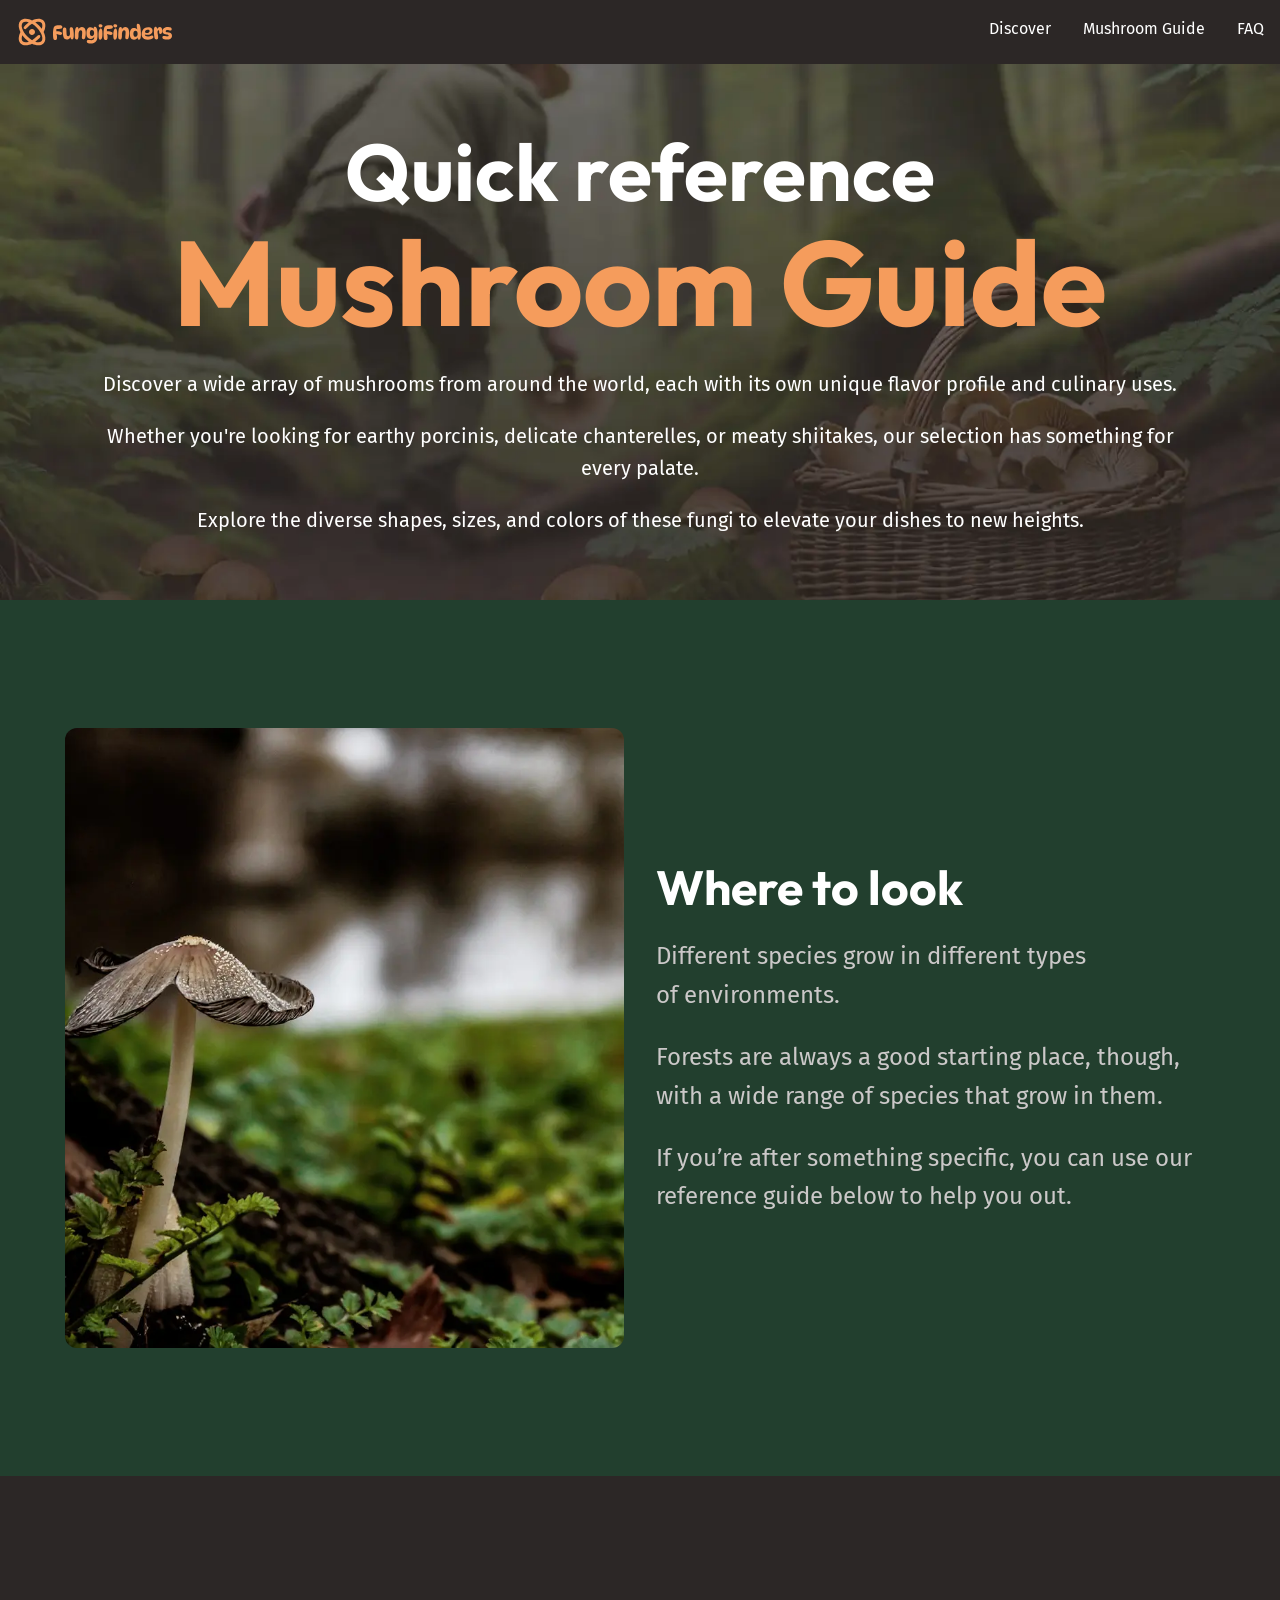
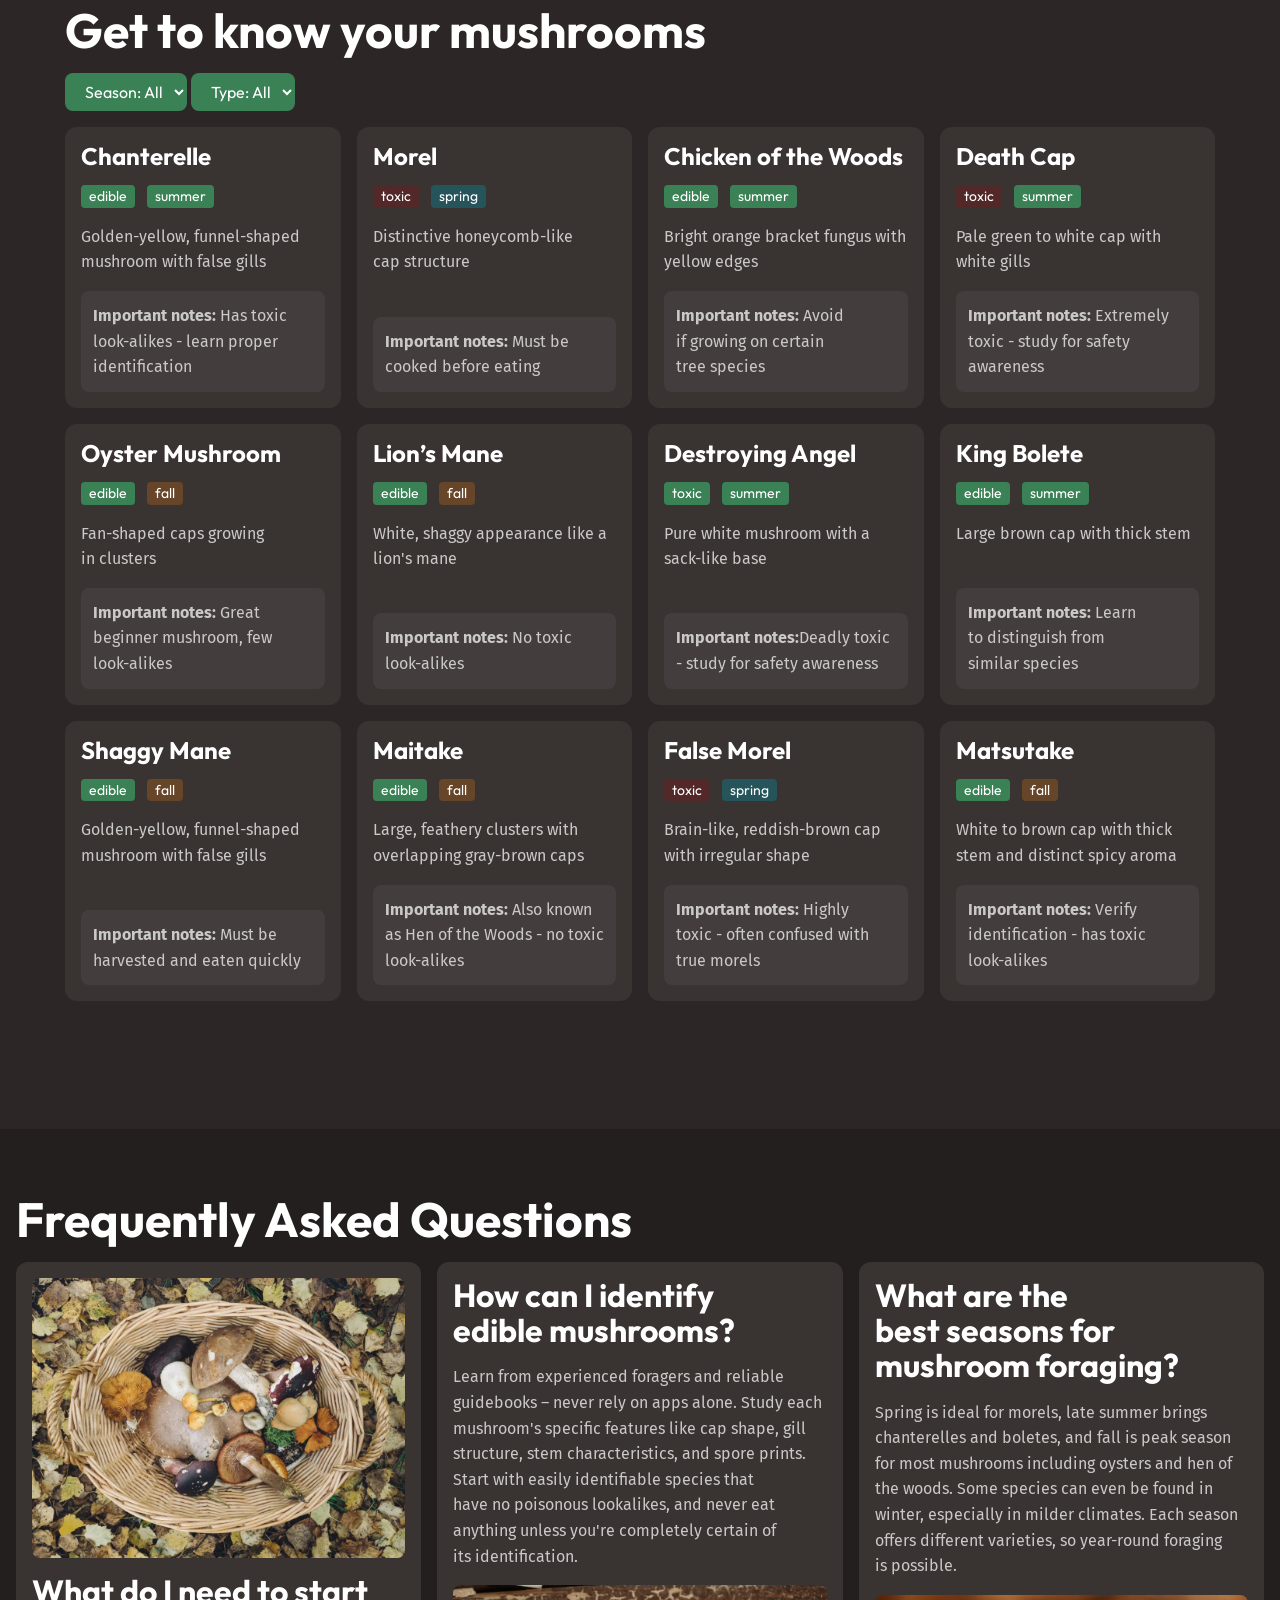
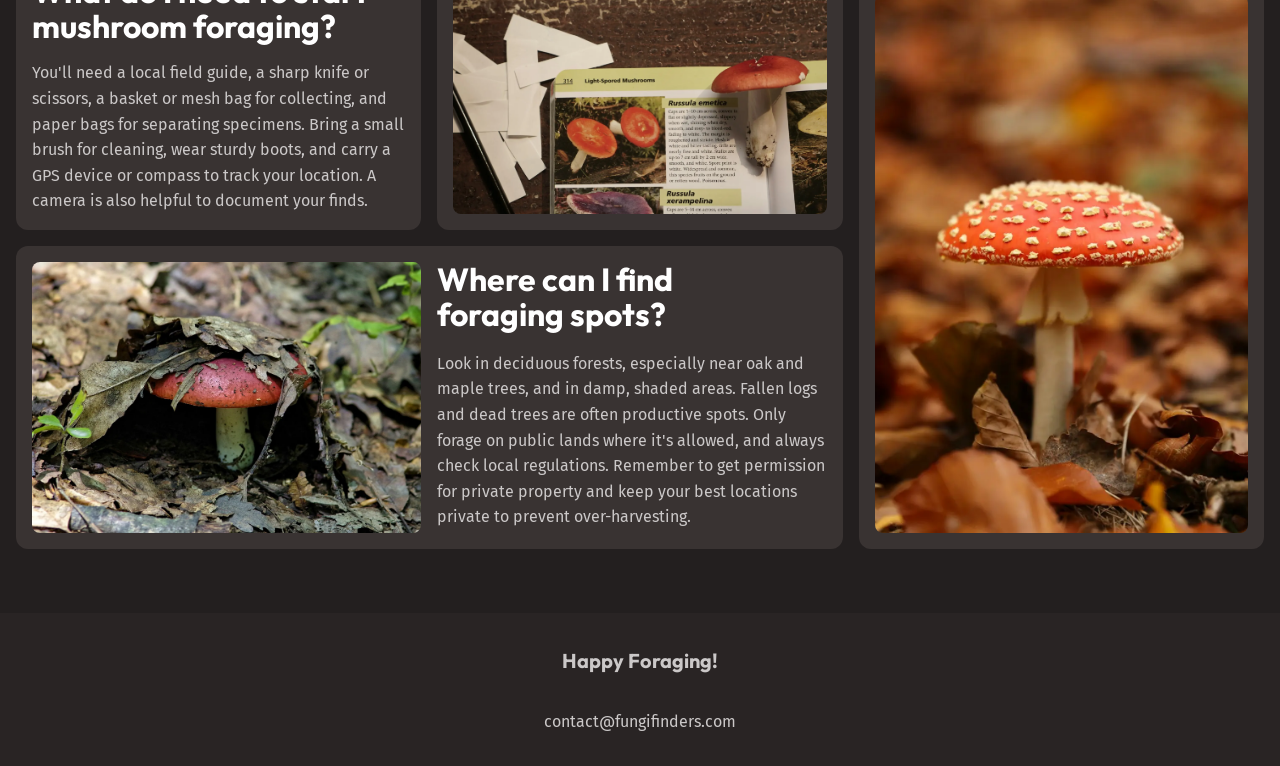
==== commit 13dbcead: "adding filtering to cards" ====
--- a/mushroom-guide.html
+++ b/mushroom-guide.html
@@ -11,7 +11,7 @@
       rel="stylesheet"
     />
     <link rel="stylesheet" href="style.css" />
-    <script src="main.js" defer></script>
+    <script src="mushroom-filter.js" defer></script>
   </head>
 
   <body>
@@ -94,20 +94,20 @@
         <div class="wrapper flow">
           <h2 class="section-title">Get to know your mushrooms</h2>
           <div>
-            <select name="season" id="season" hidden>
+            <select name="season" id="season">
               <option value="all">Season: All</option>
               <option value="spring">Spring</option>
               <option value="summer">Summer</option>
               <option value="fall">Fall</option>
             </select>
-            <select name="edible" id="edible" hidden>
+            <select name="edible" id="edible">
               <option value="all">Type: All</option>
               <option value="edible">Edible</option>
               <option value="toxic">Toxic</option>
             </select>
           </div>
 
-          <div class="grid-auto-fit">
+          <div class="grid-auto-fill">
             <div class="card">
               <h3 class="card__title">Chanterelle</h3>
               <ul
--- a/style.css
+++ b/style.css
@@ -208,13 +208,13 @@
     display: grid;
     gap: var(--grid-flow-gap, 1rem);
   }
-  .grid-auto-fit {
+  .grid-auto-fill {
     --min-auto-grid-col: 250px;
 
     display: grid;
     gap: 1rem;
     grid-template-columns: repeat(
-      auto-fit,
+      auto-fill,
       minmax(min(var(--min-auto-grid-col), 100%), 1fr)
     );
   }
@@ -541,6 +541,9 @@
 }
 
 @layer utilities {
+  [hidden] {
+    display: none;
+  }
   .text-center {
     text-align: center;
   }
